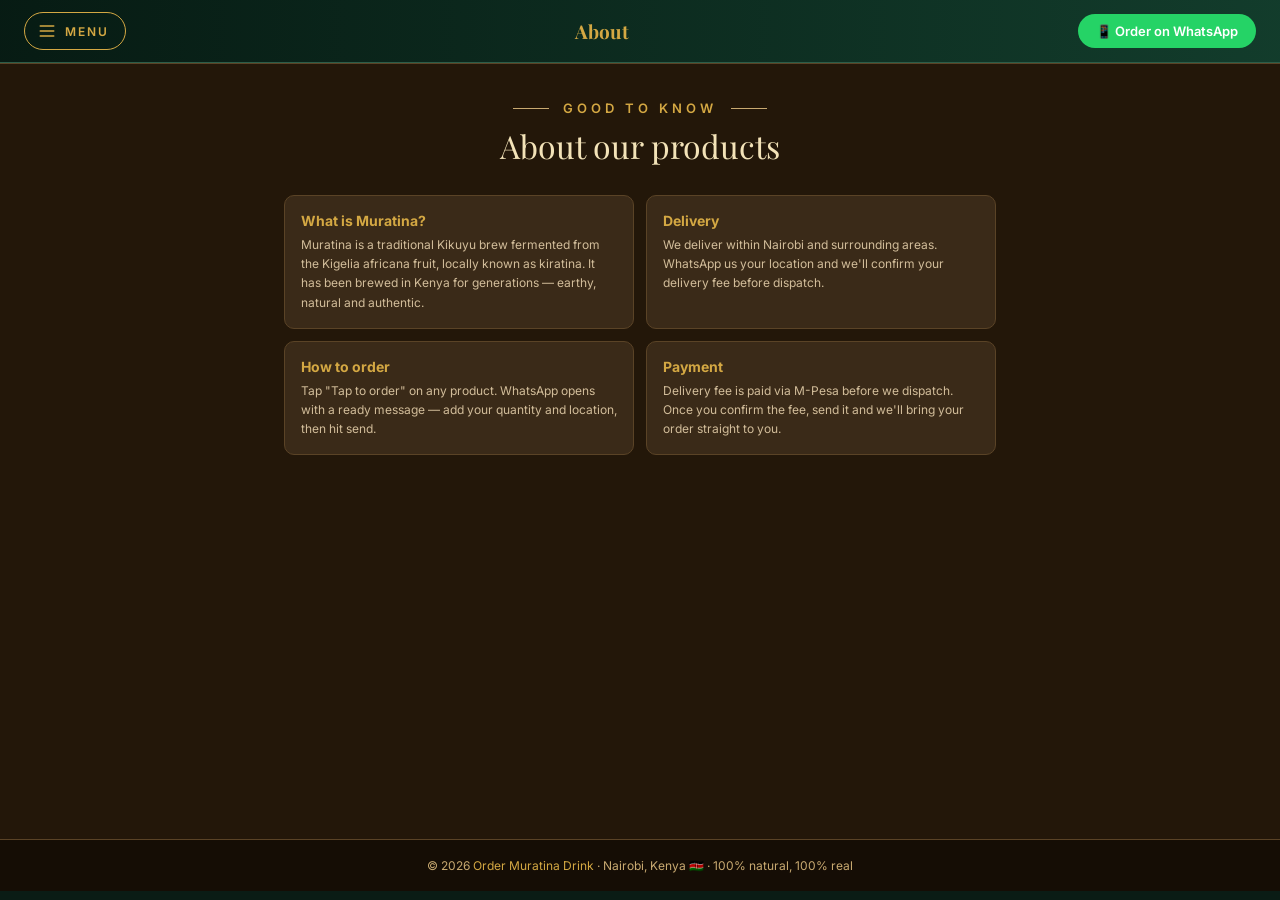
==== about.html @ 8fd556e9 "Add files via upload" ====
<!DOCTYPE html>
<html lang="en">
<head>
  <meta charset="UTF-8"/>
  <meta name="viewport" content="width=device-width, initial-scale=1.0"/>
  <title>About — Order Muratina Drink</title>
  <link rel="stylesheet" href="file.css?v=5"/>
  <link href="https://fonts.googleapis.com/css2?family=Inter:wght@400;500;600;700&family=Playfair+Display:ital,wght@0,600;0,700;1,400&display=swap" rel="stylesheet"/>
</head>
<body>

  <!-- HEADER -->
  <nav id="navbar">
    <button class="menu-btn" id="menuBtn" type="button" aria-label="Open menu" aria-expanded="false" aria-controls="drawer">
      <svg class="ni" viewBox="0 0 24 24" aria-hidden="true"><path d="M4 6l16 0"/><path d="M4 12l16 0"/><path d="M4 18l16 0"/></svg><span>Menu</span>
    </button>
    <div class="nav-title">About</div>
    <button class="nav-order" onclick="orderNow('Hi! I want to place an order.')">
      📱 Order<span class="long"> on WhatsApp</span>
    </button>
  </nav>

  <!-- HAMBURGER MENU -->
  <div class="drawer-overlay" id="drawerOverlay"></div>
  <aside class="drawer" id="drawer" aria-hidden="true" aria-label="Menu">
    <div class="drawer-head">
      <span class="drawer-brand">Order Muratina Drink</span>
      <button class="drawer-close" id="drawerClose" type="button" aria-label="Close menu"><svg class="ni" viewBox="0 0 24 24" aria-hidden="true"><path d="M18 6l-12 12"/><path d="M6 6l12 12"/></svg></button>
    </div>
    <ul class="drawer-links">
      <li><a href="index.html" data-page="index.html"><svg class="ni" viewBox="0 0 24 24" aria-hidden="true"><path d="M5 12l-2 0l9 -9l9 9l-2 0"/><path d="M5 12v7a2 2 0 0 0 2 2h10a2 2 0 0 0 2 -2v-7"/><path d="M9 21v-6a2 2 0 0 1 2 -2h2a2 2 0 0 1 2 2v6"/></svg><span>Home</span></a></li>
      <li><a href="products.html" data-page="products.html"><svg class="ni" viewBox="0 0 24 24" aria-hidden="true"><path d="M6.331 8h11.339a2 2 0 0 1 1.977 2.304l-1.255 8.152a3 3 0 0 1 -2.966 2.544h-6.852a3 3 0 0 1 -2.965 -2.544l-1.255 -8.152a2 2 0 0 1 1.977 -2.304z"/><path d="M9 11v-5a3 3 0 0 1 6 0v5"/></svg><span>Products</span></a></li>
      <li><a href="about.html" data-page="about.html"><svg class="ni" viewBox="0 0 24 24" aria-hidden="true"><path d="M3 12a9 9 0 1 0 18 0a9 9 0 0 0 -18 0"/><path d="M12 9h.01"/><path d="M11 12h1v4h1"/></svg><span>About</span></a></li>
      <li><a href="contact.html" data-page="contact.html"><svg class="ni" viewBox="0 0 24 24" aria-hidden="true"><path d="M5 4h4l2 5l-2.5 1.5a11 11 0 0 0 5 5l1.5 -2.5l5 2v4a2 2 0 0 1 -2 2a16 16 0 0 1 -15 -15a2 2 0 0 1 2 -2"/></svg><span>Contact</span></a></li>
    </ul>
  </aside>

  <main class="band-alt page-fill">
  <section class="section">
    <div class="section-label">Good to know</div>
    <div class="section-title">About our products</div>
    <div class="info-grid">
      <div class="info-card">
        <h4>What is Muratina?</h4>
        <p>Muratina is a traditional Kikuyu brew fermented from the Kigelia africana fruit, locally known as kiratina. It has been brewed in Kenya for generations — earthy, natural and authentic.</p>
      </div>
      <div class="info-card">
        <h4>Delivery</h4>
        <p>We deliver within Nairobi and surrounding areas. WhatsApp us your location and we'll confirm your delivery fee before dispatch.</p>
      </div>
      <div class="info-card">
        <h4>How to order</h4>
        <p>Tap "Tap to order" on any product. WhatsApp opens with a ready message — add your quantity and location, then hit send.</p>
      </div>
      <div class="info-card">
        <h4>Payment</h4>
        <p>Delivery fee is paid via M-Pesa before we dispatch. Once you confirm the fee, send it and we'll bring your order straight to you.</p>
      </div>
    </div>
  </section>
  </main>

  <footer>
    <p>© 2026 <span>Order Muratina Drink</span> · Nairobi, Kenya 🇰🇪 · 100% natural, 100% real</p>
  </footer>

  <script src="app.js?v=5"></script>
</body>
</html>
---- file.css ----
/* =========================================
   COLOURS — change the whole look from here
   Main colour = green. Second colour (brown) is used on the About
   page and the footer — edit the --alt-* values to try another one.
========================================= */
:root {
  --bg:          #0a1c15;   /* page background            */
  --card:        #143426;   /* product boxes              */
  --card-2:      #1d4434;   /* inputs, small buttons      */
  --line:        #2d5d49;   /* borders                    */
  --dim:         #5dac8b;   /* small labels               */
  --muted:       #a8c7b8;   /* normal body text           */
  --footer-bg:   #07140f;   /* footer                     */
  --slide-bg:    #0e3a29;   /* shows while photos load    */

  --alt-bg:      #231709;   /* 2nd colour: About page     */
  --alt-card:    #3a2a18;   /* 2nd colour: cards          */
  --alt-line:    #5a4326;   /* 2nd colour: borders        */
  --alt-muted:   #d2bd9a;   /* 2nd colour: body text      */
  --alt-dim:     #c9aa71;   /* 2nd colour: small labels   */
  --alt-foot:    #150d05;   /* 2nd colour: footer         */
}

/* =========================================
   RESET & BASE
========================================= */
*, *::before, *::after { box-sizing: border-box; margin: 0; padding: 0; }
html { scroll-behavior: smooth; }
body {
  font-family: 'Inter', sans-serif;
  background: var(--bg);
  color: #e8d5a3;
}

/* =========================================
   NAV
========================================= */
#navbar {
  position: sticky;
  top: 0;
  z-index: 100;
  background: linear-gradient(90deg, rgba(7,28,20,0.97), rgba(19,62,45,0.97));
  backdrop-filter: blur(10px);
  border-bottom: 1px solid var(--line);
  padding: 12px 24px;
  display: flex;
  align-items: center;
  justify-content: space-between;
  gap: 12px;
}
.ni {
  width: 16px;
  height: 16px;
  fill: none;
  stroke: currentColor;
  stroke-width: 2;
  stroke-linecap: round;
  stroke-linejoin: round;
  flex-shrink: 0;
}
.nav-title {
  flex: 1;
  text-align: center;
  font-family: 'Playfair Display', serif;
  font-size: 19px;
  font-weight: 700;
  color: #d4a843;
}
.menu-btn {
  display: flex;
  align-items: center;
  gap: 8px;
  background: transparent;
  border: 1.5px solid #d4a843;
  color: #d4a843;
  padding: 8px 16px 8px 12px;
  border-radius: 999px;
  font-family: 'Inter', sans-serif;
  font-size: 12px;
  font-weight: 600;
  letter-spacing: 2px;
  text-transform: uppercase;
  cursor: pointer;
  transition: background 0.2s, color 0.2s, transform 0.1s;
  -webkit-tap-highlight-color: transparent;
}
.menu-btn .ni { width: 20px; height: 20px; }
@media (hover: hover) {
  .menu-btn:hover { background: #d4a843; color: var(--bg); }
}
.menu-btn:active { background: #25D366; border-color: #25D366; color: #fff; transform: scale(0.96); }
.nav-order {
  margin-left: auto;
  background: #25D366;
  border: none;
  padding: 9px 18px;
  border-radius: 999px;
  color: #fff;
  font-size: 13px;
  font-weight: 600;
  cursor: pointer;
  font-family: 'Inter', sans-serif;
  white-space: nowrap;
  transition: background 0.2s;
}
.nav-order:hover { background: #1ebe5d; }

/* ---------- side menu (opens from the hamburger) ---------- */
.drawer-overlay {
  position: fixed;
  inset: 0;
  background: rgba(0,0,0,0.6);
  opacity: 0;
  pointer-events: none;
  transition: opacity 0.25s;
  z-index: 200;
}
.drawer-overlay.open { opacity: 1; pointer-events: auto; }
.drawer {
  position: fixed;
  top: 0;
  left: 0;
  bottom: 0;
  width: min(320px, 84vw);
  background: var(--card);
  border-right: 1px solid var(--line);
  transform: translateX(-100%);
  visibility: hidden;
  transition: transform 0.28s ease, visibility 0s 0.28s;
  z-index: 201;
  display: flex;
  flex-direction: column;
}
.drawer.open { transform: none; visibility: visible; transition: transform 0.28s ease; }
.drawer-head {
  display: flex;
  align-items: center;
  justify-content: space-between;
  padding: 18px 16px 14px 22px;
  border-bottom: 1px solid var(--line);
}
.drawer-brand {
  font-family: 'Playfair Display', serif;
  font-size: 20px;
  font-weight: 700;
  color: #d4a843;
}
.drawer-close {
  background: transparent;
  border: none;
  color: #e8d5a3;
  width: 40px;
  height: 40px;
  border-radius: 50%;
  display: flex;
  align-items: center;
  justify-content: center;
  cursor: pointer;
  -webkit-tap-highlight-color: transparent;
}
.drawer-close .ni { width: 22px; height: 22px; }
.drawer-close:active { background: #25D366; color: #fff; }
.drawer-links { list-style: none; margin: 0; padding: 12px; display: flex; flex-direction: column; gap: 4px; }
.drawer-links a {
  display: flex;
  align-items: center;
  gap: 14px;
  padding: 14px 16px;
  border-radius: 12px;
  color: #e8d5a3;
  text-decoration: none;
  font-size: 15px;
  font-weight: 600;
  letter-spacing: 0.5px;
  transition: background 0.2s, color 0.2s, transform 0.1s;
  -webkit-tap-highlight-color: transparent;
}
.drawer-links .ni { width: 20px; height: 20px; color: #d4a843; }
.drawer-links a.active { background: rgba(212,168,67,0.15); color: #d4a843; }
.drawer-links a:focus-visible { background: #d4a843; color: var(--bg); outline: none; }
.drawer-links a:focus-visible .ni { color: var(--bg); }
@media (hover: hover) {
  .drawer-links a:hover { background: #d4a843; color: var(--bg); }
  .drawer-links a:hover .ni { color: var(--bg); }
}
.drawer-links a:active { background: #25D366; color: #fff; transform: scale(0.98); }
.drawer-links a:active .ni { color: #fff; }
body.no-scroll { overflow: hidden; }

/* =========================================
   HERO SLIDESHOW
========================================= */
.hero {
  position: relative;
  height: calc(100vh - 66px);
  height: calc(100svh - 66px);
  min-height: 520px;
  max-height: 820px;
  overflow: hidden;
}
a.btn-outline { display: inline-block; text-decoration: none; }
.slide {
  position: absolute;
  inset: 0;
  opacity: 0;
  transition: opacity 1s ease;
  background-size: cover;
  background-position: center;
}
.slide.active { opacity: 1; }

/*
  SLIDESHOW PHOTOS — replace these with your own photos
  Put your photos in the images/ folder and update the paths below
  Example: background-image: url('images/slide1.jpg');
*/
.slide-1 {
  background-color: var(--slide-bg);
  background-image: url('images/101.jpg');
  background-size: cover;
  background-position: center;
}
.slide-2 {
  background-color: var(--slide-bg);
  background-image: url('images/OIP%20(1).webp');
  background-size: cover;
  background-position: center;
}
.slide-3 {
  background-color: var(--slide-bg);
  background-image: url('images/OIP.webp');
  background-size: cover;
  background-position: center;
}

.hero-overlay {
  position: absolute;
  inset: 0;
  background: rgba(0,0,0,0.6);
  display: flex;
  flex-direction: column;
  align-items: center;
  justify-content: center;
  text-align: center;
  padding: 24px;
}
.hero-badge {
  display: inline-block;
  background: rgba(10,40,28,0.85);
  border: 1px solid var(--dim);
  color: #d4a843;
  font-size: 11px;
  letter-spacing: 3px;
  text-transform: uppercase;
  padding: 5px 16px;
  border-radius: 999px;
  margin-bottom: 16px;
}
.hero-welcome {
  font-size: 13px;
  letter-spacing: 5px;
  text-transform: uppercase;
  color: #c9aa71;
  margin-bottom: 6px;
}
.hero h1 {
  font-family: 'Playfair Display', serif;
  font-size: clamp(34px, 6vw, 54px);
  color: #d4a843;
  line-height: 1.1;
  margin-bottom: 8px;
}
.hero-tagline {
  font-family: 'Playfair Display', serif;
  font-style: italic;
  font-size: 20px;
  color: #f3e3b8;
  margin-bottom: 14px;
}
.hero p {
  font-size: 14px;
  color: #c9aa71;
  max-width: 520px;
  line-height: 1.7;
  margin-bottom: 20px;
}
.hero-btns { display: flex; gap: 10px; justify-content: center; flex-wrap: wrap; }
.btn-wa {
  background: #25D366;
  border: none;
  padding: 11px 22px;
  border-radius: 8px;
  color: #fff;
  font-size: 13px;
  font-weight: 600;
  cursor: pointer;
  font-family: 'Inter', sans-serif;
  transition: background 0.2s;
}
.btn-wa:hover { background: #1ebe5d; }
.btn-outline {
  background: transparent;
  border: 1px solid var(--dim);
  padding: 11px 22px;
  border-radius: 8px;
  color: #d4a843;
  font-size: 13px;
  cursor: pointer;
  font-family: 'Inter', sans-serif;
  transition: background 0.2s;
}
.btn-outline:hover { background: rgba(10,40,28,0.6); }

/* Slideshow dots */
.slide-dots {
  position: absolute;
  bottom: 14px;
  left: 50%;
  transform: translateX(-50%);
  display: flex;
  gap: 7px;
}
.dot {
  width: 8px; height: 8px;
  border-radius: 50%;
  background: rgba(255,255,255,0.3);
  cursor: pointer;
  transition: background 0.3s;
}
.dot.active { background: #d4a843; }

/* =========================================
   SECTIONS
========================================= */
.section {
  padding: 36px 24px;
  max-width: 760px;
  margin: 0 auto;
}
.section-label {
  display: flex;
  align-items: center;
  justify-content: center;
  gap: 14px;
  font-size: 13px;
  font-weight: 600;
  letter-spacing: 4px;
  text-transform: uppercase;
  color: #d4a843;
  margin-bottom: 8px;
}
.section-label::before,
.section-label::after {
  content: '';
  width: 36px;
  height: 1px;
  background: var(--dim);
}
.section-title {
  font-family: 'Playfair Display', serif;
  font-size: 32px;
  color: #f3e3b8;
  text-align: center;
  margin-bottom: 28px;
}


/* =========================================
   PRODUCTS (LIST)
========================================= */
.products {
  display: flex;
  flex-direction: column;
  gap: 12px;
}
.product {
  display: flex;
  align-items: center;
  gap: 16px;
  background: var(--card);
  border: 1px solid var(--line);
  border-radius: 12px;
  padding: 12px;
  transition: border-color 0.2s;
}
.product:hover { border-color: var(--dim); }

.product-img {
  width: 96px;
  height: 96px;
  object-fit: cover;
  border-radius: 8px;
  flex-shrink: 0;
  display: block;
}
.product-body { flex: 1; min-width: 0; }
.product-name { font-size: 16px; color: #e8d5a3; font-weight: 600; margin-bottom: 2px; }
.product-scientific { font-size: 12px; color: var(--muted); font-style: italic; margin-bottom: 2px; }
.product-unit { font-size: 10px; color: var(--dim); margin-bottom: 6px; text-transform: uppercase; letter-spacing: 1px; }
.product-desc { font-size: 13px; color: var(--muted); line-height: 1.5; }

.order-btn {
  background: #25D366;
  border: none;
  padding: 11px 18px;
  border-radius: 8px;
  color: #fff;
  font-size: 13px;
  font-weight: 700;
  cursor: pointer;
  font-family: 'Inter', sans-serif;
  white-space: nowrap;
  flex-shrink: 0;
  transition: background 0.2s;
}
.order-btn:hover { background: #1ebe5d; }

/* =========================================
   DIVIDER
========================================= */
.divider { border: none; border-top: 1px solid var(--card-2); }

/* =========================================
   SECOND-COLOUR BAND (About)
========================================= */
.band-alt {
  background: var(--alt-bg);
  border-top: 1px solid var(--alt-line);
  --card: var(--alt-card);
  --line: var(--alt-line);
  --muted: var(--alt-muted);
  --dim: var(--alt-dim);
}

/* =========================================
   INFO CARDS
========================================= */
.info-grid { display: grid; grid-template-columns: 1fr 1fr; gap: 12px; }
.info-card {
  background: var(--card);
  border: 1px solid var(--line);
  border-radius: 10px;
  padding: 16px;
}
.info-card h4 { font-size: 14px; color: #d4a843; margin-bottom: 6px; }
.info-card p { font-size: 12px; color: var(--muted); line-height: 1.6; }

/* =========================================
   CONTACT
========================================= */
.contact-strip {
  background: var(--card);
  border-top: 1px solid var(--line);
  padding: 36px 24px;
  text-align: center;
}
.contact-strip .section-title { margin-bottom: 8px; }
.contact-note { font-size: 13px; color: var(--muted); margin-bottom: 18px; }
.contact-actions { display: flex; gap: 12px; justify-content: center; flex-wrap: wrap; }
.contact-btn {
  display: inline-flex;
  align-items: center;
  gap: 9px;
  padding: 12px 22px;
  border-radius: 999px;
  font-size: 14px;
  font-weight: 600;
  text-decoration: none;
  font-family: 'Inter', sans-serif;
  transition: background 0.2s, color 0.2s, transform 0.1s;
  -webkit-tap-highlight-color: transparent;
}
.contact-btn .ni { width: 18px; height: 18px; }
.contact-btn.call { border: 1.5px solid #d4a843; color: #d4a843; }
.contact-btn.wa { background: #25D366; color: #fff; }
@media (hover: hover) {
  .contact-btn.call:hover { background: #d4a843; color: var(--bg); }
  .contact-btn.wa:hover { background: #1ebe5d; }
}
.contact-btn.call:active { background: #d4a843; color: var(--bg); transform: scale(0.97); }
.contact-btn.wa:active { background: #168a43; transform: scale(0.97); }

/* =========================================
   FOOTER
========================================= */
footer {
  background: var(--alt-foot);
  border-top: 1px solid var(--alt-line);
  padding: 18px 24px;
  text-align: center;
}
footer p { font-size: 12px; color: var(--alt-dim); }
footer span { color: #d4a843; }


/* =========================================
   TAP / CLICK FEEDBACK ON BUTTONS
========================================= */
[hidden] { display: none !important; }
.nav-order, .btn-wa, .order-btn { -webkit-tap-highlight-color: transparent; }
.nav-order:active, .btn-wa:active, .order-btn:active { background: #168a43; transform: scale(0.97); }
.btn-outline:active { background: #d4a843; color: var(--bg); }

/* =========================================
   PAGE LAYOUT (About / Contact pages fill the screen)
========================================= */
.page-fill { min-height: calc(100vh - 66px - 58px); }
.contact-strip.page-fill {
  display: flex;
  flex-direction: column;
  align-items: center;
  justify-content: center;
}

/* =========================================
   RESPONSIVE
========================================= */
@media (max-width: 600px) {
  #navbar { padding: 10px 12px; }
  .nav-order .long { display: none; }
  .nav-order { padding: 9px 16px; }
  .nav-title { font-size: 17px; }
  .info-grid { grid-template-columns: 1fr; }
  .hero-tagline { font-size: 17px; }
  .section { padding: 28px 16px; }
  .section-title { font-size: 26px; }
  .product { flex-wrap: wrap; }
  .product-img { width: 80px; height: 80px; }
  .order-btn { width: 100%; }
}
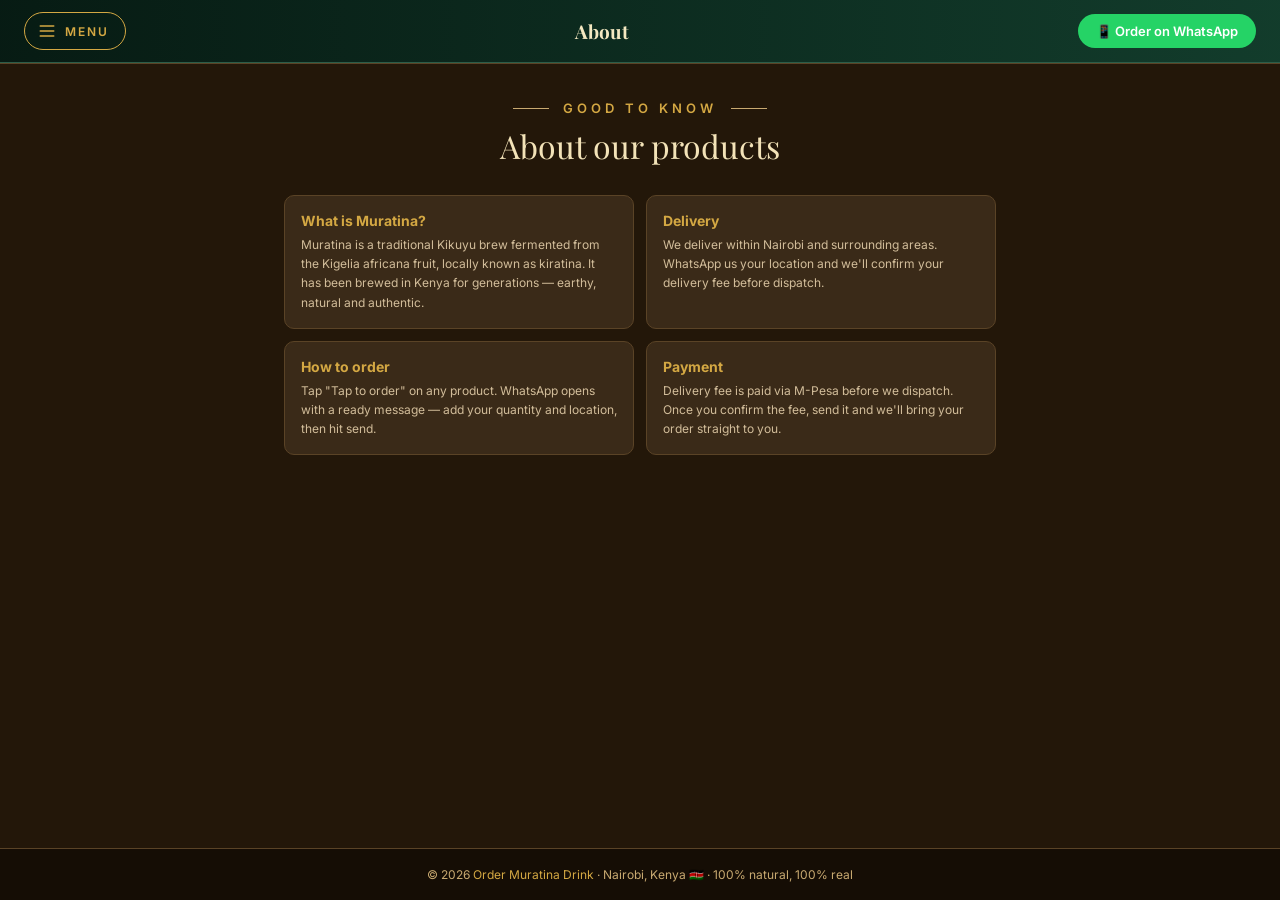
==== commit 104defe6: "Add files via upload" ====
--- a/about.html
+++ b/about.html
@@ -4,7 +4,7 @@
   <meta charset="UTF-8"/>
   <meta name="viewport" content="width=device-width, initial-scale=1.0"/>
   <title>About — Order Muratina Drink</title>
-  <link rel="stylesheet" href="file.css?v=5"/>
+  <link rel="stylesheet" href="file.css?v=6"/>
   <link href="https://fonts.googleapis.com/css2?family=Inter:wght@400;500;600;700&family=Playfair+Display:ital,wght@0,600;0,700;1,400&display=swap" rel="stylesheet"/>
 </head>
 <body>
@@ -30,7 +30,7 @@
     <ul class="drawer-links">
       <li><a href="index.html" data-page="index.html"><svg class="ni" viewBox="0 0 24 24" aria-hidden="true"><path d="M5 12l-2 0l9 -9l9 9l-2 0"/><path d="M5 12v7a2 2 0 0 0 2 2h10a2 2 0 0 0 2 -2v-7"/><path d="M9 21v-6a2 2 0 0 1 2 -2h2a2 2 0 0 1 2 2v6"/></svg><span>Home</span></a></li>
       <li><a href="products.html" data-page="products.html"><svg class="ni" viewBox="0 0 24 24" aria-hidden="true"><path d="M6.331 8h11.339a2 2 0 0 1 1.977 2.304l-1.255 8.152a3 3 0 0 1 -2.966 2.544h-6.852a3 3 0 0 1 -2.965 -2.544l-1.255 -8.152a2 2 0 0 1 1.977 -2.304z"/><path d="M9 11v-5a3 3 0 0 1 6 0v5"/></svg><span>Products</span></a></li>
-      <li><a href="about.html" data-page="about.html"><svg class="ni" viewBox="0 0 24 24" aria-hidden="true"><path d="M3 12a9 9 0 1 0 18 0a9 9 0 0 0 -18 0"/><path d="M12 9h.01"/><path d="M11 12h1v4h1"/></svg><span>About</span></a></li>
+      <li><a href="about.html" data-page="about.html" class="active" aria-current="page"><svg class="ni" viewBox="0 0 24 24" aria-hidden="true"><path d="M3 12a9 9 0 1 0 18 0a9 9 0 0 0 -18 0"/><path d="M12 9h.01"/><path d="M11 12h1v4h1"/></svg><span>About</span></a></li>
       <li><a href="contact.html" data-page="contact.html"><svg class="ni" viewBox="0 0 24 24" aria-hidden="true"><path d="M5 4h4l2 5l-2.5 1.5a11 11 0 0 0 5 5l1.5 -2.5l5 2v4a2 2 0 0 1 -2 2a16 16 0 0 1 -15 -15a2 2 0 0 1 2 -2"/></svg><span>Contact</span></a></li>
     </ul>
   </aside>
@@ -64,6 +64,6 @@
     <p>© 2026 <span>Order Muratina Drink</span> · Nairobi, Kenya 🇰🇪 · 100% natural, 100% real</p>
   </footer>
 
-  <script src="app.js?v=5"></script>
+  <script src="app.js?v=6"></script>
 </body>
 </html>
--- a/file.css
+++ b/file.css
@@ -30,7 +30,12 @@
   font-family: 'Inter', sans-serif;
   background: var(--bg);
   color: #e8d5a3;
-}
+  min-height: 100vh;
+  min-height: 100dvh;          /* the visible screen on phones, even with the browser bar */
+  display: flex;
+  flex-direction: column;
+}
+body > main { flex: 1 0 auto; }   /* the page content takes all the space between header and footer */
 
 /* =========================================
    NAV
@@ -64,7 +69,7 @@
   font-family: 'Playfair Display', serif;
   font-size: 19px;
   font-weight: 700;
-  color: #d4a843;
+  color: #F4E8C1;
 }
 .menu-btn {
   display: flex;
@@ -176,7 +181,8 @@
   -webkit-tap-highlight-color: transparent;
 }
 .drawer-links .ni { width: 20px; height: 20px; color: #d4a843; }
-.drawer-links a.active { background: rgba(212,168,67,0.15); color: #d4a843; }
+.drawer-links a.active { background: rgba(212,168,67,0.24); color: #F4E8C1; box-shadow: inset 3px 0 0 #d4a843; }
+.drawer-links a.active .ni { color: #d4a843; }
 .drawer-links a:focus-visible { background: #d4a843; color: var(--bg); outline: none; }
 .drawer-links a:focus-visible .ni { color: var(--bg); }
 @media (hover: hover) {
@@ -385,14 +391,20 @@
 }
 .product:hover { border-color: var(--dim); }
 
-.product-img {
+.product-photo {
   width: 96px;
   height: 96px;
-  object-fit: cover;
+  flex-shrink: 0;
   border-radius: 8px;
-  flex-shrink: 0;
-  display: block;
-}
+  overflow: hidden;
+  background: var(--card-2);
+}
+.product-photo img { width: 100%; height: 100%; object-fit: cover; display: block; }
+/* photo with a white background: the white is made see-through (filter is in products.html) */
+.product-photo.cutout {
+  background: radial-gradient(circle at 50% 62%, rgba(212,168,67,0.30), rgba(212,168,67,0) 68%), var(--card-2);
+}
+.product-photo.cutout img { filter: url(#whiteToAlpha); }
 .product-body { flex: 1; min-width: 0; }
 .product-name { font-size: 16px; color: #e8d5a3; font-weight: 600; margin-bottom: 2px; }
 .product-scientific { font-size: 12px; color: var(--muted); font-style: italic; margin-bottom: 2px; }
@@ -489,6 +501,7 @@
   padding: 18px 24px;
   text-align: center;
 }
+footer { flex-shrink: 0; }
 footer p { font-size: 12px; color: var(--alt-dim); }
 footer span { color: #d4a843; }
 
@@ -502,9 +515,8 @@
 .btn-outline:active { background: #d4a843; color: var(--bg); }
 
 /* =========================================
-   PAGE LAYOUT (About / Contact pages fill the screen)
-========================================= */
-.page-fill { min-height: calc(100vh - 66px - 58px); }
+   PAGE LAYOUT (Contact content is centred between header and footer)
+========================================= */
 .contact-strip.page-fill {
   display: flex;
   flex-direction: column;
@@ -525,6 +537,6 @@
   .section { padding: 28px 16px; }
   .section-title { font-size: 26px; }
   .product { flex-wrap: wrap; }
-  .product-img { width: 80px; height: 80px; }
+  .product-photo { width: 80px; height: 80px; }
   .order-btn { width: 100%; }
 }
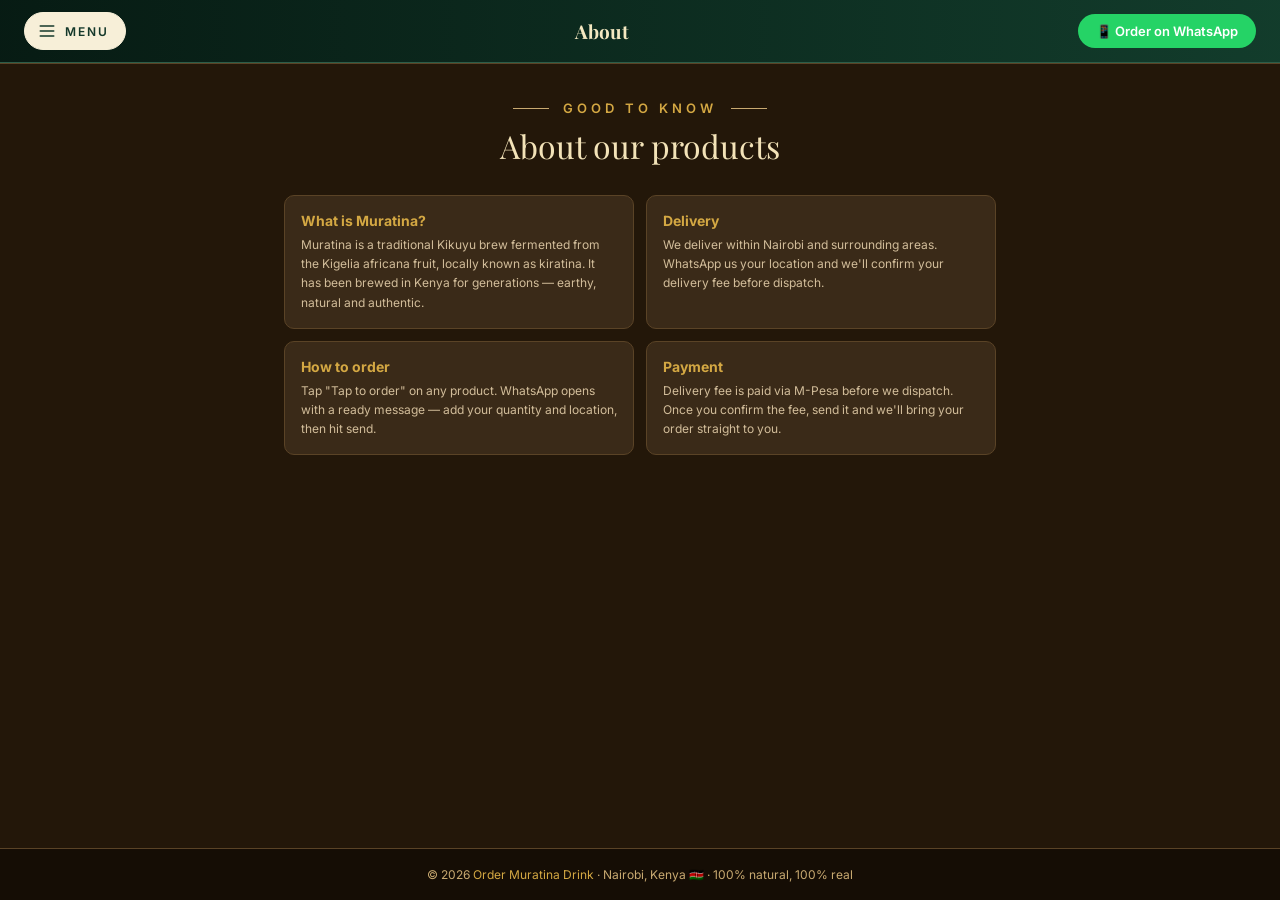
==== commit 6379047b: "Add files via upload" ====
--- a/about.html
+++ b/about.html
@@ -4,8 +4,10 @@
   <meta charset="UTF-8"/>
   <meta name="viewport" content="width=device-width, initial-scale=1.0"/>
   <title>About — Order Muratina Drink</title>
-  <link rel="stylesheet" href="file.css?v=6"/>
-  <link href="https://fonts.googleapis.com/css2?family=Inter:wght@400;500;600;700&family=Playfair+Display:ital,wght@0,600;0,700;1,400&display=swap" rel="stylesheet"/>
+  <link rel="icon" type="image/png" href="images/favicon.png"/>
+  <link rel="apple-touch-icon" href="images/favicon.png"/>
+  <link rel="stylesheet" href="file.css?v=8"/>
+  <link href="https://fonts.googleapis.com/css2?family=Inter:wght@400;500;600;700&family=Playfair+Display:ital,wght@0,600;0,700;1,400&family=Cormorant+Garamond:wght@700&display=swap" rel="stylesheet"/>
 </head>
 <body>
 
@@ -24,7 +26,10 @@
   <div class="drawer-overlay" id="drawerOverlay"></div>
   <aside class="drawer" id="drawer" aria-hidden="true" aria-label="Menu">
     <div class="drawer-head">
-      <span class="drawer-brand">Order Muratina Drink</span>
+      <div class="drawer-id">
+        <img class="drawer-logo" src="images/logo.jpg" alt="Muratina logo"/>
+        <span class="drawer-brand">Order Muratina Drink</span>
+      </div>
       <button class="drawer-close" id="drawerClose" type="button" aria-label="Close menu"><svg class="ni" viewBox="0 0 24 24" aria-hidden="true"><path d="M18 6l-12 12"/><path d="M6 6l12 12"/></svg></button>
     </div>
     <ul class="drawer-links">
@@ -64,6 +69,6 @@
     <p>© 2026 <span>Order Muratina Drink</span> · Nairobi, Kenya 🇰🇪 · 100% natural, 100% real</p>
   </footer>
 
-  <script src="app.js?v=6"></script>
+  <script src="app.js?v=7"></script>
 </body>
 </html>
--- a/file.css
+++ b/file.css
@@ -19,6 +19,12 @@
   --alt-muted:   #d2bd9a;   /* 2nd colour: body text      */
   --alt-dim:     #c9aa71;   /* 2nd colour: small labels   */
   --alt-foot:    #150d05;   /* 2nd colour: footer         */
+
+  --menu-bg:     #F7EFD8;   /* side menu: panel (cream)         */
+  --menu-ink:    #14382a;   /* side menu: text (deep green)     */
+  --menu-icon:   #a8741a;   /* side menu: icons (honey brown)   */
+  --menu-line:   #e0d3a8;   /* side menu: borders               */
+  --menu-hover:  #e8dcb4;   /* side menu: hover                 */
 }
 
 /* =========================================
@@ -75,9 +81,9 @@
   display: flex;
   align-items: center;
   gap: 8px;
-  background: transparent;
-  border: 1.5px solid #d4a843;
-  color: #d4a843;
+  background: var(--menu-bg);
+  border: 1.5px solid var(--menu-bg);
+  color: var(--menu-ink);
   padding: 8px 16px 8px 12px;
   border-radius: 999px;
   font-family: 'Inter', sans-serif;
@@ -91,9 +97,9 @@
 }
 .menu-btn .ni { width: 20px; height: 20px; }
 @media (hover: hover) {
-  .menu-btn:hover { background: #d4a843; color: var(--bg); }
-}
-.menu-btn:active { background: #25D366; border-color: #25D366; color: #fff; transform: scale(0.96); }
+  .menu-btn:hover { background: var(--menu-hover); border-color: var(--menu-hover); }
+}
+.menu-btn:active { background: #d4a843; border-color: #d4a843; transform: scale(0.96); }
 .nav-order {
   margin-left: auto;
   background: #25D366;
@@ -127,8 +133,8 @@
   left: 0;
   bottom: 0;
   width: min(320px, 84vw);
-  background: var(--card);
-  border-right: 1px solid var(--line);
+  background: var(--menu-bg);
+  border-right: 1px solid var(--menu-line);
   transform: translateX(-100%);
   visibility: hidden;
   transition: transform 0.28s ease, visibility 0s 0.28s;
@@ -142,18 +148,28 @@
   align-items: center;
   justify-content: space-between;
   padding: 18px 16px 14px 22px;
-  border-bottom: 1px solid var(--line);
+  border-bottom: 1px solid var(--menu-line);
+}
+.drawer-id { display: flex; align-items: center; gap: 12px; min-width: 0; }
+.drawer-logo {
+  width: 46px;
+  height: 46px;
+  border-radius: 12px;
+  border: 1.5px solid #d4a843;
+  flex-shrink: 0;
+  display: block;
 }
 .drawer-brand {
-  font-family: 'Playfair Display', serif;
-  font-size: 20px;
+  font-family: 'Cormorant Garamond', 'Playfair Display', serif;
+  font-size: 25px;
   font-weight: 700;
-  color: #d4a843;
+  line-height: 1.1;
+  color: var(--menu-ink);
 }
 .drawer-close {
   background: transparent;
   border: none;
-  color: #e8d5a3;
+  color: var(--menu-ink);
   width: 40px;
   height: 40px;
   border-radius: 50%;
@@ -164,7 +180,7 @@
   -webkit-tap-highlight-color: transparent;
 }
 .drawer-close .ni { width: 22px; height: 22px; }
-.drawer-close:active { background: #25D366; color: #fff; }
+.drawer-close:active { background: var(--menu-hover); }
 .drawer-links { list-style: none; margin: 0; padding: 12px; display: flex; flex-direction: column; gap: 4px; }
 .drawer-links a {
   display: flex;
@@ -172,7 +188,7 @@
   gap: 14px;
   padding: 14px 16px;
   border-radius: 12px;
-  color: #e8d5a3;
+  color: var(--menu-ink);
   text-decoration: none;
   font-size: 15px;
   font-weight: 600;
@@ -180,17 +196,19 @@
   transition: background 0.2s, color 0.2s, transform 0.1s;
   -webkit-tap-highlight-color: transparent;
 }
-.drawer-links .ni { width: 20px; height: 20px; color: #d4a843; }
-.drawer-links a.active { background: rgba(212,168,67,0.24); color: #F4E8C1; box-shadow: inset 3px 0 0 #d4a843; }
-.drawer-links a.active .ni { color: #d4a843; }
-.drawer-links a:focus-visible { background: #d4a843; color: var(--bg); outline: none; }
-.drawer-links a:focus-visible .ni { color: var(--bg); }
+.drawer-links .ni { width: 20px; height: 20px; color: var(--menu-icon); }
+.drawer-links a.active { background: var(--menu-ink); color: var(--menu-bg); }
+.drawer-links a.active .ni { color: var(--menu-bg); }
+.drawer-links a:focus-visible { background: var(--menu-hover); color: var(--menu-ink); outline: none; }
+.drawer-links a:focus-visible .ni { color: var(--menu-ink); }
 @media (hover: hover) {
-  .drawer-links a:hover { background: #d4a843; color: var(--bg); }
-  .drawer-links a:hover .ni { color: var(--bg); }
-}
-.drawer-links a:active { background: #25D366; color: #fff; transform: scale(0.98); }
-.drawer-links a:active .ni { color: #fff; }
+  .drawer-links a:hover { background: var(--menu-hover); color: var(--menu-ink); }
+  .drawer-links a:hover .ni { color: var(--menu-ink); }
+  .drawer-links a.active:hover { background: var(--menu-ink); color: var(--menu-bg); }
+  .drawer-links a.active:hover .ni { color: var(--menu-bg); }
+}
+.drawer-links a:active { background: var(--menu-ink); color: var(--menu-bg); transform: scale(0.98); }
+.drawer-links a:active .ni { color: var(--menu-bg); }
 body.no-scroll { overflow: hidden; }
 
 /* =========================================
@@ -249,6 +267,15 @@
   justify-content: center;
   text-align: center;
   padding: 24px;
+}
+.hero-logo {
+  width: 132px;
+  height: 132px;
+  border-radius: 24px;
+  border: 2px solid #d4a843;
+  display: block;
+  margin: 0 auto 14px;
+  background: #121907;
 }
 .hero-badge {
   display: inline-block;
@@ -532,6 +559,7 @@
   .nav-order .long { display: none; }
   .nav-order { padding: 9px 16px; }
   .nav-title { font-size: 17px; }
+  .hero-logo { width: 92px; height: 92px; border-radius: 18px; margin-bottom: 10px; }
   .info-grid { grid-template-columns: 1fr; }
   .hero-tagline { font-size: 17px; }
   .section { padding: 28px 16px; }
